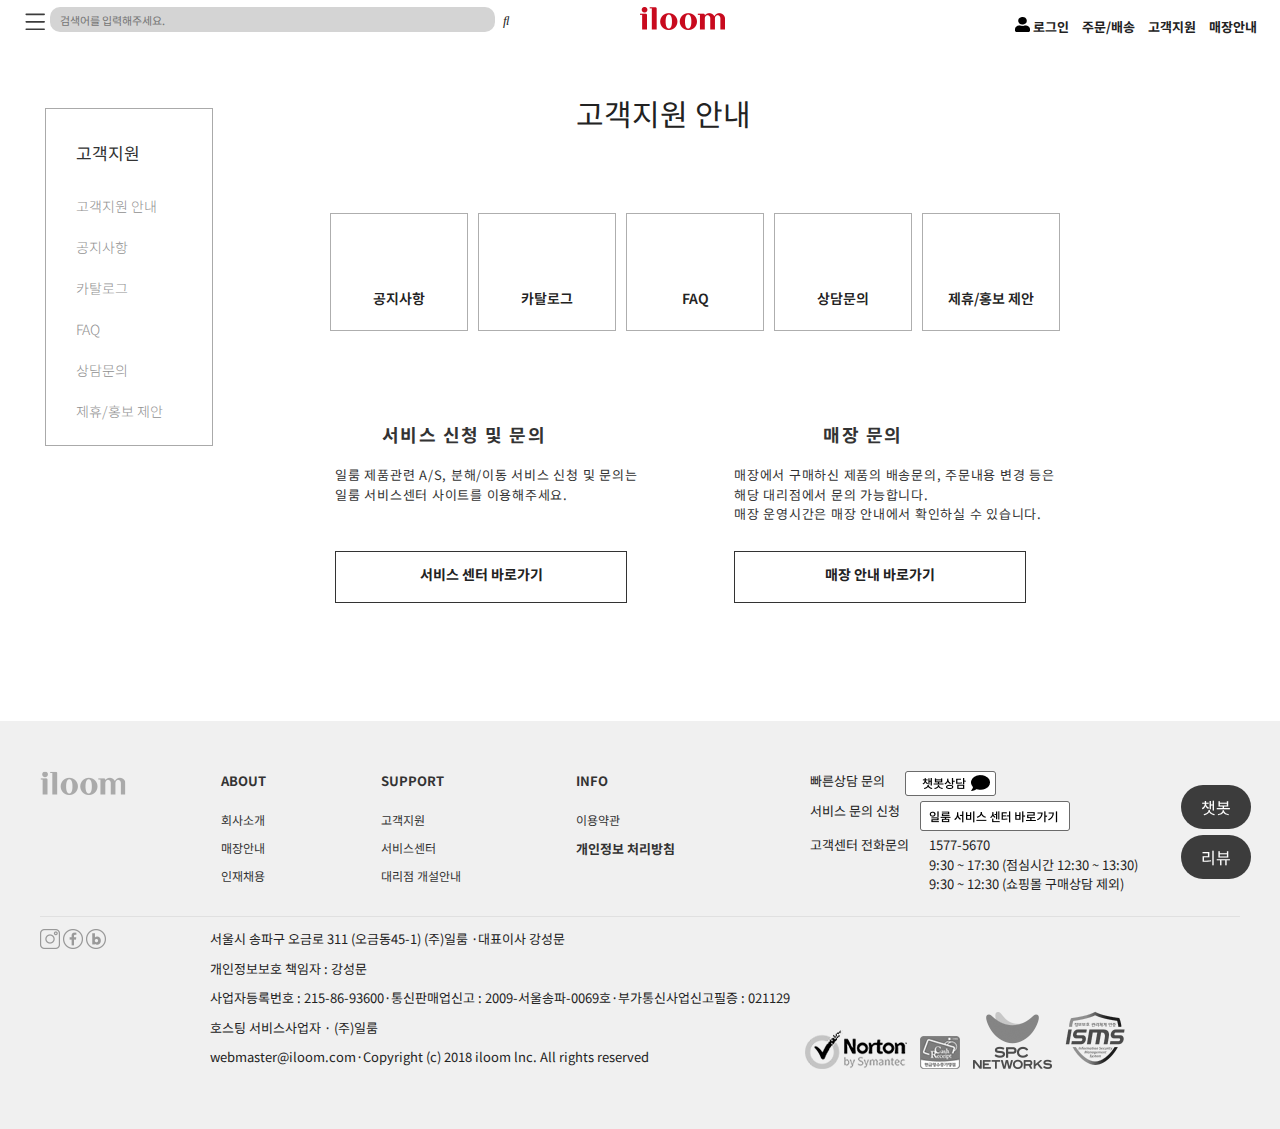
==== index1.html @ b9b0cc66 "commit message" ====
<!DOCTYPE html>
<html lang="en">
<head>
    <meta charset="UTF-8">
    <meta name="viewport" content="width=device-width, initial-scale=1.0">
    <title>일룸 서브 페이지</title>
	<meta charset='utf-8'>
	<meta name='Viewport' content='width=device-width, initial-scale=1.0, minimum-scale=1.0, maximum-scale=1.6'>
	<meta name='Title' content='일룸'>
	<meta name='Subject' content='iloom'>
	<meta name='Keywords' content='일룸, 가구, 인테리어, 침대, 소파'>
	<meta name='Author' content='jeonghyun'>
	<meta name='Publisher' content='jeonghyun'>
	<meta name='Description' content='침대, 소파, 식탁 등 리빙 가구와 아이방, 펫가구까지 다양한 제품들로 꿈꾸던 생활을 시작해보세요.'>
	<meta name='Author-Date' content='20220719'>
	<meta name='Robots' content='index,follow'>


	<link rel='stylesheet' href='css/reset.css'>
	<link rel='stylesheet' href='css/sub1.css'>
	<link rel="stylesheet" href="https://cdn.jsdelivr.net/npm/swiper/swiper-bundle.min.css"/>


    <link href="https://fonts.googleapis.com/css2?family=Noto+Sans+KR&display=swap" rel="stylesheet">
	<link rel='stylesheet' href='https://use.fontawesome.com/releases/v5.5.0/css/all.css' integrity='sha384-B4dIYHKNBt8Bc12p+WXckhzcICo0wtJAoU8YZTY5qE0Id1GSseTk6S+L3BlXeVIU' crossorigin='anonymous'>
	<link rel="stylesheet" href="https://cdnjs.cloudflare.com/ajax/libs/font-awesome/4.7.0/css/font-awesome.min.css">

	<script src="https://cdn.jsdelivr.net/npm/swiper/swiper-bundle.min.js"></script>
	<script src="./js/lib/jquery-1.12.4.min.js"></script>
	<script src="./js/script2.js" defer></script>
</head>
<body>
    <ul id="skip">
        <li><a href="#header">헤더 바로가기</a></li>
        <li><a href="#nav">메뉴 바로가기</a></li>
        <li><a href="#content">내용 바로가기</a></li>
    </ul>
    <div class="button">
        <button class="btnbot">챗봇</button>
        <button class="btnbot">리뷰</button>
    </div>
    <div id="wrap">
        <header id="head" class="header">
            <div class="header-area">
                <div class="gnb_item">
                    <ul class="t_menu">
                        <li><a href="#"><img src="./img/icon_menu_30px.svg" alt="menu"></a></li>
                    </ul>
                </div>
                <div class="search">
                    <div class="search_input">
                        <input class="search_bar" type="text" placeholder="검색어를 입력해주세요.">
                        <i class="fas fa-search"></i>
                    </div>
                </div>	
                <div class="gnb_logo">
                    <a href="#" onclick="location.href='index.html'"><img src="./img/gnb_logo.png" alt="logo"></a>
                </div>
                <div class="gnb_menu">
                    <ul>
                        <li><a href="#" onclick="location.href='login.html'"><img src="./img/user-solid.png" alt="login"> 로그인</a></li>
                        <li><a href="#" onclick="location.href='login.html'">주문/배송</a></li>
                        <li><a href="#" onclick="location.href='index1.html'">고객지원</a></li>
                        <li><a href="#">매장안내</a></li>
                    </ul>
                </div>
            </div><!-- pc -->
            <div class="mobile">
                <div class="m_header">
                    <div class="mobile-item">
                        <img src="./img/icon_menu_30px (moblie).png" alt="menu_m">
                    </div>
                    <div class="logo_m">
                        <img src="./img/gnb_logo.png" alt="mobile-logo">
                    </div>
                    <div class="search_moblie">
                        <i class="fas fa-user"></i>
                        <i class="fas fa-shopping-cart"></i>
                    </div>
                </div >
            </div>
        </header>
        <div id="container">
            <h1>고객지원 안내</h1>
            <div class="nav">
                <p>고객지원</p>
               <ul>
                  <li><a href="#">고객지원 안내</a></li>
                  <li><a href="#">공지사항</a></li>
                  <li><a href="#">카탈로그</a></li>
                  <li><a href="#">FAQ</a></li>
                  <li><a href="#">상담문의</a></li>
                  <li><a href="#">제휴/홍보 제안</a></li>
               </ul>
            </div>
        </div>
        <section>
            <div class="body">
                    <div class="customer">
                        <ul class="log">
                            <li><a href="#" class="btn inotice">공지사항</a></li>
                            <li><a href="#" class="btn ictlog">카탈로그</a></li>
                            <li><a href="#" class="btn ifaq">FAQ</a></li>
                            <li><a href="#" class="btn icun">상담문의</a></li>
                            <li><a href="#" class="btn ipro">제휴/홍보 제안</a></li>
                        </ul>
                    </div>
                    <div class="content">
                        <li>
                            <dl>
                                <dt>서비스 신청 및 문의</dt>
                                <dd>일룸 제품관련 A/S, 분해/이동 서비스 신청 및 문의는</dd>
                                <dd>일룸 서비스센터 사이트를 이용해주세요.</dd>
                            </dl>
                            <a href="#">서비스 센터 바로가기</a>
                         </li>
                         
                        <li>
                            <dl>
                                <dt>매장 문의</dt>
                                <dd>매장에서 구매하신 제품의 배송문의, 주문내용 변경 등은 <br> 해당 대리점에서 문의 가능합니다.<br> 매장 운영시간은 매장 안내에서 확인하실 수 있습니다.</dd>
                            </dl>
                            <a href="#">매장 안내 바로가기</a>
                        </li>
                </div>
            </div>
 
        </section>

        <footer id="footer" class="footer-area">
            <ul class="footer-inner">
                <div class="footer-inner-box">
                        <div class="ft_inner"><img src="./img/footer_logo.png" alt="footerlogo"></div>
                        <div class="ft_inner">
                            <ul>
                                <li class="footer-top">ABOUT</li>
                                <li class="footer-top-i">회사소개</li>
                                <li class="footer-top-i">매장안내</li>
                                <li class="footer-top-i">인재채용</li>
                            </ul>	
                        </div> 
                        <div class="ft_inner">
                            <ul>
                                <li class="footer-top">SUPPORT</li>
                                <li class="footer-top-i">고객지원</li>
                                <li class="footer-top-i">서비스센터</li>
                                <li class="footer-top-i">대리점 개설안내</li>
                            </ul>	
                        </div> 
                        <div class="ft_inner">
                            <ul>
                                <li class="footer-top">INFO</li>
                                <li class="footer-top-i">이용약관</li>
                                <li class="footer-top">개인정보 처리방침</li>
                            </ul>
                        </div> 
                        <div class="c_inner">
                            <ul>
                                <dl>
                                    <dt>빠른상담 문의</dt>
                                    <dt><a href="#"><img src="./img/chatbot.png" alt="chatbot"></a></dt>
                                </dl>
                                <dl>
                                    <dt>서비스 문의 신청</dt>
                                    <dt><a href="#"><img src="./img/baro.png" alt="baro"></a></dt>
                                </dl>
                                <dl>
                                    <dt>고객센터 전화문의</dt>
                                    <dt>
                                        <span>1577-5670</span>
                                        <br>
                                        <span>9:30 ~ 17:30 (점심시간 12:30 ~ 13:30)</span>
                                        <br>
                                        <span>9:30 ~ 12:30 (쇼핑몰 구매상담 제외)</span>
                                    </dt>
                                </dl>
                            </ul>
                        </div> 
                </div>
            </ul>
            <ul class="footer-bottom">
                <div class="sns">
                    <img src="./img/footer_i.png" alt="instagram">
                    <img src="./img/footer_f.png" alt="facebook">
                    <img src="./img/footer_b.png" alt="blog">
                </div>
                <div class="ft_bottom">
                    <p>서울시 송파구 오금로 311 (오금동45-1) (주)일룸 ·대표이사 강성문</p>
                    <p>개인정보보호 책임자 : 강성문</p>
                    <p>사업자등록번호 : 215-86-93600·통신판매업신고 : 2009-서울송파-0069호·부가통신사업신고필증 : 021129</p>
                    <p>호스팅 서비스사업자 · (주)일룸</p>
                    <p>webmaster@iloom.com·Copyright (c) 2018 iloom lnc. All rights reserved</p>	
                </div> 
                <div class="mark">
                    <img src="./img//mark_1.png" alt="mark1">
                    <img src="./img//mark_2.png" alt="mark2">
                    <img src="./img//mark_3.png" alt="mark3">
                    <img src="./img//mark_4.png" alt="mark4">
                </div>
            </ul>
        </footer>

        <div id="modal">
            <div id="popup_menu">
                <div class="close closeBtn"><img src="./img/icon_closeBtn.svg" alt="closeBtn"></div>
                <div class="popup-line"></div>
                <div class="inner_line" style="height:737px; left: 123px;"></div>
                <div class="inner_line" style="height:737px; left: 246px;"></div>
                <div class="inner_line" style="height:737px; left: 369px;"></div>
                <div class="inner_line" style="height:737px; left: 492px;"></div>
                <div class="inner_line" style="height:737px; left: 615px;"></div>
                <div class="inner_line" style="height:737px; left: 738px;"></div>
                <div class="all_menu">
                    <div class="all_menuheade">침실</div>
                    <div class="all_menubody">침대</div>
                    <ul>
                        <li>모션베드</li>
                        <li>일반침대</li>
                        <li>패밀리침대</li>
                        <li>매트리스</li>
                        <li>액세서리</li>
                    </ul>
                    
                    <div class="all_menubody">매트리스</div>
                    <ul>
                        <li>매트리스</li>
                        <li>커버/프로텍터</li>
                    </ul>
                    
                    <div class="all_menubody">옷장</div>
                    <ul>
                        <li>옷장/붙박이장</li>
                        <li>드레스룸</li>
                        <li>수납가구/ACC</li>
                    </ul>
                </div>
                <div class="all_menu">
                    <div class="all_menuheade">거실</div>
                    <div class="all_menubody">테이블</div>
                    <ul>
                        <li>소파테이블</li>
                        <li>패밀리테이블</li>
                        <li>멀티테이블</li>
                        <li>액세서리</li>
                    </ul>
                    
                    <div class="all_menubody">거실장</div>
                    <ul>
                        <li>거실장</li>
                    </ul>
                    
                    <div class="all_menubody">소파</div>
                    <ul>
                        <li>일자형</li>
                        <li>카우치/코너</li>
                        <li>1인/소파베드</li>
                        <li>리클라이너</li>
                        <li>액세서리</li>
                    </ul>
                </div>
                <div class="all_menu">
                    <div class="all_menuheade">주방</div>
                    <div class="all_menubody">식탁</div>
                    <ul>
                        <li>식탁</li>
                    </ul>
                    
                    <div class="all_menubody">수납장</div>
                    <ul>
                        <li>수납장</li>
                        <li>액세서리</li>
                    </ul>
                    
                    <div class="all_menubody">의자</div>
                </div>
                <div class="all_menu">
                    <div class="all_menuheade">키즈룸</div>
                    <div class="all_menubody">침대</div>
                    <ul>
                        <li>침대</li>
                        <li>매트리스</li>
                        <li>액세서리</li>
                    </ul>
                    
                    <div class="all_menubody">책상</div>
                    <ul>
                        <li>책상</li>
                        <li>액세서리</li>
                    </ul>
                    <div class="all_menubody">수납장</div>
                    <ul>
                        <li>서랍/수납장</li>
                        <li>책장</li>
                        <li>옷장/행거</li>
                        <li>놀이장</li>
                    </ul>
                    
                    <div class="all_menubody">소파/의자</div>
                    <ul>
                        <li>소파</li>
                        <li>의자</li>
                    </ul>
                    <div class="all_menubody">액세서리</div>
                </div>
                <div class="all_menu">
                    <div class="all_menuheade">학생방</div>
                    <div class="all_menubody">책상</div>
                    <ul>
                        <li>일반형</li>
                        <li>기능형</li>
                        <li>액세서리</li>
                    </ul>
                    
                    <div class="all_menubody">책상</div>
                    <ul>
                        <li>책장</li>
                        <li>액세서리</li>
                    </ul>
                    <div class="all_menubody">수납장</div>
                    <ul>
                        <li>서랍장</li>
                        <li>옷장</li>
                        <li>수납가구/ACC</li>
                    </ul>
                    
                    <div class="all_menubody">의자</div>
                    <ul>
                        <li>의자</li>
                        <li>액세서리</li>
                    </ul>
    
                    <div class="all_menubody">침대</div>
                    <ul>
                        <li>모션베드</li>
                        <li>일반침대</li>
                        <li>패밀리침대</li>
                        <li>매트리스</li>
                        <li>액세서리</li>
                    </ul>
                </div>
    
                <div class="all_menu">
                    <div class="all_menuheade">서재</div>
                    <div class="all_menubody">책상</div>
                    <ul>
                        <li>일반형</li>
                        <li>모션형</li>
                        <li>액세서리</li>
                    </ul>
                    
                    <div class="all_menubody">책상</div>
                    <ul>
                        <li>책장</li>
                        <li>액세서리</li>
                    </ul>
                    <div class="all_menubody">서랍장</div>
                    <ul>
                        <li>책상서랍</li>
                    </ul>
                    
                    <div class="all_menubody">의자</div>
                    <ul>
                        <li>테스크의자</li>
                        <li>프리미엄의자</li>
                        <li>보조의자</li>
                    </ul>
    
                    <div class="all_menubody">수납장</div>
                    <ul>
                        <li>장식장</li>
                    </ul>
                </div>
                <div class="all_menu">
                    <div class="all_menuheade">펫</div>
                    <div class="all_menubody">가구</div>
                    <ul>
                        <li>가구</li>
                        <li>액세서리</li>
                    </ul>
                </div>
            </div>
        </div>
        <div class="m_modal">
            <div class="m_popup_menu">
                <img src="./img/xmark-solid.svg" alt="close">
                <input type="search" name="SEARCH" placeholder="SEARCH">
                <ul class="big_menu">
                    <li>모든제품<i class="arrow fas fa-angle-right"></i></li>
                    <ul class="small_menu">
                        <li><a href="#">침실</a></li>
                        <li><a href="#">거실</a></li>
                        <li><a href="#">주방</a></li>
                        <li><a href="#">키즈룸</a></li>
                        <li><a href="#">학생방</a></li>
                        <li><a href="#">서재</a></li>
                        <li><a href="#">팻</a></li>
                    </ul>
                </ul>
                <ul class="big_menu">
                    <li>매거진</li>
                </ul>
                <ul class="big_menu">
                    <li>아울렛</li>
                </ul>
                <ul class="big_menu">
                    <li>부품구매</li>
                </ul>
                <p>이벤트</p>
                <p>뉴스</p>
                <p>고객지원</p>
                <p>카탈로그</p>
                <p>매장안내</p>
                <p>시리즈</p>
            </div>
        </div>
    </div>
</body>
</html>
---- css/sub1.css ----
@charset "utf-8";
@import url('https://fonts.googleapis.com/css2?family=Noto+Sans+KR&display=swap');

/* 공통속성 */
*{margin: 0; padding: 0; }
body{font-family: 'Noto Sans KR', sans-serif; background: #fff; letter-spacing: -1.5; overflow-x:hidden; overflow-y: scroll;}
ul{list-style: none;}
a{font-weight: bold;}
.wrap{width: 100%; height: 100%;}


/* 챗봇,리뷰 */
.button{position: fixed; bottom: 2%; right: 2%; display: grid; z-index: 999;}
.btnbot{background-color: #3c3c3c;  border: none; color: white;  padding: 10px 20px;  text-align: center; text-decoration: none; display: inline-block;  font-size: 16px;  cursor: pointer;  border-radius: 70px; margin: 3px; }




/* header */
.header{ display: flex; align-items: center; justify-content: center; width: 100%; top: 0; left: 0; z-index: 88; min-width: 1200px; padding: 7px 20px ; box-sizing: border-box;}
.header .header-area{display: inline-flex; width: 100%; height: 100%;  max-width:1400px; }
.header .header-area .gnb_item{display: inline-flex; align-items: center; font-size: 12px;}
.header .header-area .gnb_logo{position: absolute; left: calc(50%);}

.header .header-area .gnb_item .t_menu li a:first-child{line-height: 50%;}
.header .header-area .gnb_menu{position: absolute; right: 1%;}
.header .header-area .gnb_menu ul li{display: inline-flex; line-height: 40px ; align-items: center; margin-right: 10px; font-size: 13px; font-weight: 300;}


.search{width: 475px; height: 100%;} 
.search .search_bar{ width: 445px; height: 25px; background: #d4d4d4; border-radius: 10px;  border-style: none;} 
.search .search_bar::placeholder{font-size: 11px; padding: 10px;}
.search .fa-search{font-size: 13px; margin-top: 9px; padding-left: 5px;}

.mobile{display: none;}

/* 메인화면 */

#container{position: relative; min-width: 1200px;  height: 165px; }
#container h1{width: 200px; font-size: 30px; position: absolute; top: 26%; left: 45%;}
#container .nav{width: 106px; height: 296px; border: 1px solid #aaa; padding: 20px 30px 20px 30px; position: absolute; top: 60px; left: 45px; color: #333;}
#container .nav p{font-size: 17px; margin-bottom: 30px; padding-top: 11px;}
#container .nav ul li{ margin-bottom: 20px; }
#container .nav ul li a{font-size: 14px; color: #909090; font-weight: 300;}
#container .nav ul li:hover a{color: #c80c0c;}

section{width: 100%; float: unset;}
section .body .customer{width: 735px;; height: 208px;}
section .body .customer .log{display: inline-flex ; position: absolute; left: 25%; align-items: center;}
section .body .customer .log li{width: 136px; height: 116px; border: 1px solid #aeaeae; margin-left: 10px; background: #fff;}
section .body .customer .log li:hover{border: 1px solid #101010; }
section .body .customer .log li a{font-size: 14px; font-weight: 600; line-height: 20px;} 

section .body .content{height: 300px; width: 100%; display: inline-flex;margin-left: 335px; }


.customer .log li>.btn{position: relative; display: inline-flex; align-items: center; justify-content: center; width: 100%; box-sizing: border-box; top: 64%;}
.customer .log li>.btn::before{display: inline-block; background-size: 40px 40px; width: 35px; height: 40px; vertical-align: middle; margin-right: 20px; transform: translate(20px, 30px);}

 


section .content a{ width: 290px;border: 1px solid #333; display: inline-block; height: 38px; font-size: 14px; text-align: center; padding-top: 12px;   margin-top: 55px;}
section .content dl{width: 399px; height: 75px;}
section .content dl dt{font-size: 18px; color: #333;  margin-bottom: 17px; text-align: center; width:258px; letter-spacing: 1.5px; font-weight: bold;}  
section .content dl dd{color: #333; letter-spacing: 0.75px;}











/* footer */
/* footer상단 */
.footer-area{width: 100%; border-top: 1px solid #ddd; border-bottom: 1px solid #ddd; background: #f0f0f0; border: none; display: grid;}
.footer-area .footer-inner{width: 1200px; padding: 50px 20px 30px; margin: 0 auto; height: 128px;}
.footer-area .footer-inner .ft_inner{float: left;margin-right: 95px;}
.footer-area .footer-inner .footer-inner-box{border-bottom:  1px solid #E0E0E0; padding-bottom: 22px;}
.footer-area .footer-inner .ft_inner ul{margin-right: 20px; }
.footer-area .footer-inner .ft_inner ul .footer-top{font-weight: bold; color: #333; font-size: 13px; margin-bottom: 20px;}
.footer-area .footer-inner .ft_inner ul .footer-top-i{color: #333; font-size: 12px; margin-bottom: 10px;}
.footer-area .footer-inner .c_inner dl{display: flex;}
.footer-area .footer-inner .c_inner dl dt{padding-left: 20px;}


/* footer하단 */
.footer-area .footer-bottom{width: 1200px; margin: 0 auto; height: 200px; display: flex;}
.footer-area .footer-bottom .sns{width: 170px;}
.footer-area .ft_bottom p{margin-bottom: 10px;}

.mark{margin: 80px 10px; }
.mark img{margin: 0 5px; }






/* popup */
#popup_menu{position: relative; display: block; top: 20px; left: 20px; background: #f0f0f0; width: 985px; height: 837px; z-index: 18; overflow: scroll;}
#popup_menu .close{position: absolute; right: 15px; top: 15px; display: inline-block; width: 24px; height: 24px; background-repeat: no-repeat; }
#popup_menu .popup-line{position: absolute; border-top:2px solid rgb(137, 137, 137); width: 841px; top: 60px; left: 15px;}
#popup_menu .inner_line{float: left; position: absolute; background: #aeaeae; width: 1px; top: 85px; }
#popup_menu .all_menu{width: 123px; height: 837px; background: white; float: left; box-sizing: border-box; text-align: center; padding-bottom: 10px; cursor: pointer;}
#popup_menu .all_menu .all_menuheade{font-weight: bold; color: #000; font-size: 18px; margin: 15px 0px; }
#popup_menu .all_menu .all_menubody{font-weight: bold; color: #333; font-size: 14px; margin-top: 46px; }
#popup_menu .all_menu .all_menubody ul{margin-bottom: 12px;}
#popup_menu .all_menu .all_menubody ul li{font-size: 12px; font-weight: 300;}
#popup_menu .all_menu .all_menuheade:hover{color: rgb(255, 115, 0)}
#popup_menu .all_menu ul li:hover{color: rgb(255, 115, 0)}


#modal{position: fixed; z-index: 99999; width: 100%; height: 100%;  background: rgba(0,0,0,.5); top: 0; left: 0; display: none; }
.popup_menu{width: 300px; height: 600px;}



/* 모바일 메뉴팝업 */

input[type="search"] {
    width: 180px;
    margin: 0 auto;
    margin-left: 9px;
    border: 2px solid #797979;
    font-size: 10px;
    margin-top: 12px;
    padding: 4px 0 4px 14px;
    border-radius: 50px;
  }
  .m_modal{display: none; position: fixed; top: 0px; width: 200px; z-index: 10; left: 0; background: white; border-right: 1px solid rgba(0,0,0,.0.07); bottom: 50px; height: 645px; margin-bottom: -70px; margin-top: 0px; padding-bottom: 0px; box-shadow: 0 0px 24px rgb(0, 0, 0/ 6%), 0 1px 0px 0 rgb(0, 0, 0/ 2%); color: black; }
  .m_modal > .m_popup_menu li:hover{color: #ff5858; background: #e1e1e1;}
  .m_modal > .m_popup_menu li{color: #000; font-size: 11px; font-weight: 600; padding: 20px 0px 8px 14px; border-bottom: 1px solid #e1e1e1;}
  .m_popup_menu .fas {color: #ff5858; font-size: 15px; line-height: 10px; float: right; margin-right: 20px;}
  .m_popup_menu img{width: 20px; height: 20px; float: right; padding-top: 10px;}
  .m_popup_menu>.big_menu>.small_menu li {color: #757575;font-size: 10px;font-weight: 600; border-bottom: 0px solid #e1e1e1; margin-left: 14px; padding-top: 8px;}
  .m_popup_menu>.big_menu>.small_menu li a:hover{color: #ff5858;}
  .m_popup_menu p{font-size: 10px; color: #757575; font-weight: 600; padding: 5px 13px;}
  .big_menu {cursor: pointer;}



  /* 데스크탑 크기 */


@media screen and (max-width: 1570px) {
    .mobile{display: none;}
  } 




  /* 태블릿 가로 */
   
  @media screen and (max-width: 1094px) {
    
  .search .search_bar {width: 364px;}
      
  }
  
  
  @media screen and (max-width: 912px) {
    .search .search_bar { width: 326px;}
      
  }
  
  
  
  
  /* 태블릿 세로 */
@media screen and (max-width: 820px) {
    

    .header{width: 820px; height: 100%; justify-content: space-between;}
    .header .header-area{ width: 805px; height: 100%;}
    .header .header-area .gnb_item{width: 34px; height: 40px;}
    .header .header-area .gnb_logo{position: absolute; left: calc(45%);}
  
  
    .header .header-area .gnb_item:first-child .t_menu li:first-child{display: inline-flex; width: 10px; height: 20px; margin-right: 11px; align-items: center;}
    .header .header-area .gnb_item:first-child .t_menu li{display: inline-block; line-height: 20px ; align-items: center; margin-right: 10px; font-size: 8px;}
    .header .header-area .gnb_menu ul li{font-size: 8px; display: inline-flex; font-weight: 300;}
   
    
  
    .header .header-area .search{width: 263px; display: block;}
    .header .header-area .search .search_bar{ width: 223px;} 
    
  
    .card ul{display: flex; justify-content: space-between; }
    .card ul li a img{width: 100%; height: 100%; }
  
    .notice-area .notice-wrap .notice-box{display: flex; justify-content: space-between; width: 588px ;margin: 0 auto; padding: 29px;}
  
  
    #instargram  ul{display: flex; width: 745px; height: 157px;}
    #instargram ul li a img {width: 138px; height: 146px;}
  
  
    .footer-area .footer-inner {width: 1216px; padding: 23px 20px 30px;}
    .footer-area .footer-inner .footer-inner-box {border: none;}
    .footer-area .footer-inner .c_inner dl {display: none;}
    .footer-area .footer-bottom {width: 1200px; margin: 0 auto; height: 100%; display: block;}
    
    #popup_menu{ width: 793px; height: 729px;}
  
    #popup_menu .popup-line{position: absolute; border-top:2px solid rgb(137, 137, 137); width: 710px; top: 60px; left: 15px;}
    #popup_menu .inner_line{display: none; }
    #popup_menu .all_menu{width: 105px; height: 729px; background: white; float: left; box-sizing: border-box; text-align: center; padding-bottom: 10px; cursor: pointer;}
    #popup_menu .all_menu .all_menuheade{font-size: 17px; }
    #popup_menu .all_menu .all_menubody{font-size: 15px; }
    #popup_menu .all_menu .all_menubody ul li{font-size: 9px; font-weight: 300;}
    #popup_menu .all_menu .all_menuheade:hover{color: rgb(255, 115, 0)}
    #popup_menu .all_menu ul li:hover{color: rgb(255, 115, 0)}
  
    .btn{  padding: 7px 6px;   font-size: 10px;}
      .btnbot{padding: 10px 10px;   font-size: 12px; } 
  }
  
  @media screen and (max-width: 768px) {
      
  
    .header .header-area .gnb_menu {position: absolute; right: 0;}
    .header .header-area .gnb_item{display: inline-flex; height: 40px; align-items: center;}
    .header .header-area .gnb_logo{position: absolute; left: calc(48%);}
    
  
   
  
    .header .header-area .search{width: 263px; display: block;}
    .header .header-area .search .search_bar{ width: 223px;} 
   
  
    #instargram  ul{display: flex; width: 700px; height: 282px;  margin: 0 auto;}
  
  
  
    #quick .quick-box {width: 634px; line-height: 25px; margin: 0 auto; } 
    .notice-area .notice-wrap .notice-box {display: inline-flex; width: 555px;flex-direction: column;justify-content: space-between; padding-top: 60px;}
  
    .footer-area .footer-inner .c_inner dl {display: none;}
      
  }
  
  /* 모바일 */
  @media only screen and (max-width: 720px)  {
  
    .header .header-area{display: none;}
    .mobile{width: 700px; height: 100%; display: flex;}
    .mobile .m_header{width: 700px; height: auto;}
    .mobile .m_header .mobile-item{display: inline-flex; height: 20px; position: relative;}
    .mobile .m_header .logo_m{position: absolute; top: 1.5%;left: 45%;}
    .mobile .m_header .logo_m img{width: 50px;}
    .mobile .m_header .search_moblie{position: absolute; top: 1.5%; right: 3%;}
    .mobile .m_header .search_moblie i{font-size: 9px;}
  
   
    .footer-area .footer-inner img {width:50px; }
    
    .footer-area .footer-bottom {height: 100%;display: block;}
    .footer-area .footer-inner .ft_inner {margin-right: 5px; margin-top: 20px;}
    .footer-area .footer-inner .ft_inner ul {margin-right: 32px; float: inherit;} 
    .footer-area .footer-inner .ft_inner ul .footer-top {font-size: 10px; margin-bottom: 11px;}
    .footer-area .footer-inner .ft_inner ul .footer-top-i { color: #333; font-size: 10px; margin-bottom: 6px;}
    .footer-area .footer-bottom p{display: table-caption; font-size: 10px;}
    .mark{display: none;}
  
  }
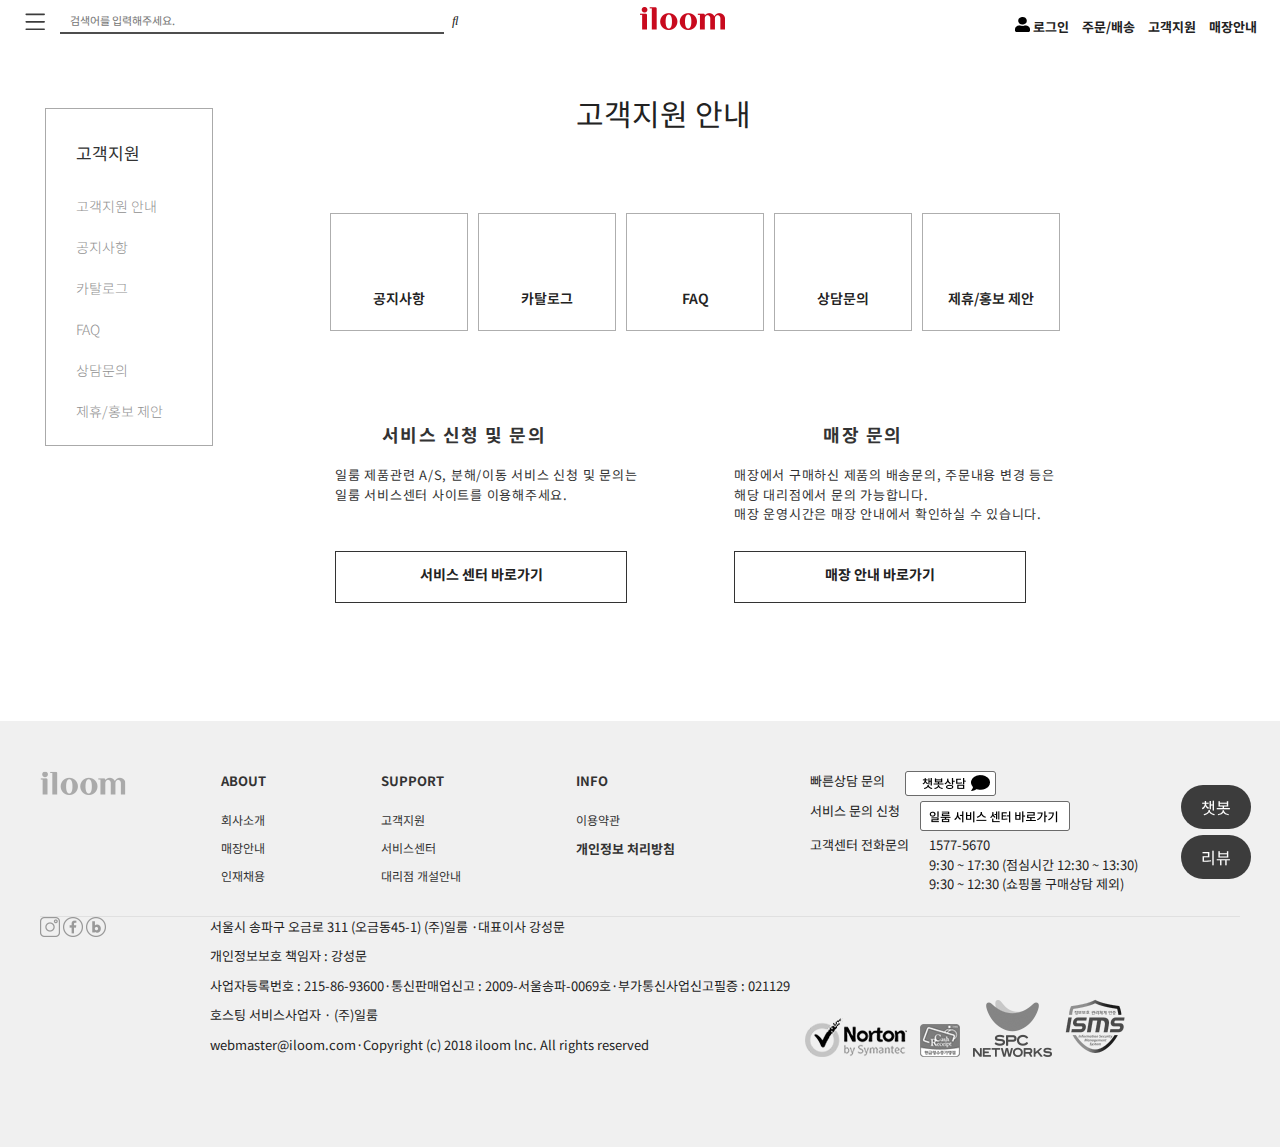
==== commit cf755c2b: "iloom" ====
--- a/index1.html
+++ b/index1.html
@@ -17,7 +17,7 @@
 
 
 	<link rel='stylesheet' href='css/reset.css'>
-	<link rel='stylesheet' href='css/sub1.css'>
+	<link rel='stylesheet' href='css/index1.css'>
 	<link rel="stylesheet" href="https://cdn.jsdelivr.net/npm/swiper/swiper-bundle.min.css"/>
 
 
@@ -128,7 +128,7 @@
         </section>
 
         <footer id="footer" class="footer-area">
-            <ul class="footer-inner">
+            <div class="footer-inner">
                 <div class="footer-inner-box">
                         <div class="ft_inner"><img src="./img/footer_logo.png" alt="footerlogo"></div>
                         <div class="ft_inner">
@@ -177,8 +177,8 @@
                             </ul>
                         </div> 
                 </div>
-            </ul>
-            <ul class="footer-bottom">
+            </d>
+            <div class="footer-bottom">
                 <div class="sns">
                     <img src="./img/footer_i.png" alt="instagram">
                     <img src="./img/footer_f.png" alt="facebook">
@@ -197,10 +197,10 @@
                     <img src="./img//mark_3.png" alt="mark3">
                     <img src="./img//mark_4.png" alt="mark4">
                 </div>
-            </ul>
+            </div>
         </footer>
 
-        <div id="modal">
+        <aside id="modal">
             <div id="popup_menu">
                 <div class="close closeBtn"><img src="./img/icon_closeBtn.svg" alt="closeBtn"></div>
                 <div class="popup-line"></div>
@@ -379,7 +379,7 @@
                     </ul>
                 </div>
             </div>
-        </div>
+        </aside>
         <div class="m_modal">
             <div class="m_popup_menu">
                 <img src="./img/xmark-solid.svg" alt="close">
--- a/css/index1.css
+++ b/css/index1.css
@@ -0,0 +1,237 @@
+@charset "utf-8";
+@import url('https://fonts.googleapis.com/css2?family=Noto+Sans+KR&display=swap');
+
+/* 공통속성 */
+*{margin: 0; padding: 0; }
+body{font-family: 'Noto Sans KR', sans-serif; background: #fff; letter-spacing: -1.5; overflow-x:hidden; overflow-y: scroll;}
+ul{list-style: none;}
+a{font-weight: bold;}
+.wrap{width: 100%; height: 100%;}
+
+
+/* 챗봇,리뷰 */
+.button{position: fixed; bottom: 2%; right: 2%; display: grid; z-index: 999;}
+.btnbot{background-color: #3c3c3c;  border: none; color: white;  padding: 10px 20px;  text-align: center; text-decoration: none; display: inline-block;  font-size: 16px;  cursor: pointer;  border-radius: 70px; margin: 3px; }
+
+
+
+
+/* header */
+.header{ display: flex; align-items: center; justify-content: center; width: 100%; top: 0; left: 0; z-index: 88; min-width: 1200px; padding: 7px 20px ; box-sizing: border-box;}
+.header .header-area{display: inline-flex; width: 100%; height: 100%;  max-width:1400px; }
+.header .header-area .gnb_item{display: inline-flex; align-items: center; font-size: 12px;}
+.header .header-area .gnb_logo{position: absolute; left: calc(50%);}
+
+.header .header-area .gnb_item .t_menu li a:first-child{line-height: 50%;}
+.header .header-area .gnb_menu{position: absolute; right: 1%;}
+.header .header-area .gnb_menu ul li{display: inline-flex; line-height: 40px ; align-items: center; margin-right: 10px; font-size: 13px; font-weight: 300;}
+
+
+.search{width: 100%; height: 100%; padding-left: 10px} 
+.search .search_bar{ width: 30vw; height: 25px; background:none; border: none; border-bottom: 2px solid #4d4d4d;} 
+.search .search_bar::placeholder{font-size: 11px; padding: 10px;}
+.search .search_bar:focus{outline: none;}
+.search .fa-search{font-size: 13px; margin-top: 9px; padding-left: 5px;}
+
+.mobile{display: none;}
+
+
+
+/* 메인화면 */
+#container{position: relative; min-width: 1200px;  height: 165px; }
+#container h1{width: 200px; font-size: 30px; position: absolute; top: 26%; left: 45%;}
+#container .nav{width: 106px; height: 296px; border: 1px solid #aaa; padding: 20px 30px 20px 30px; position: absolute; top: 60px; left: 45px; color: #333;}
+#container .nav p{font-size: 17px; margin-bottom: 30px; padding-top: 11px;}
+#container .nav ul li{ margin-bottom: 20px; }
+#container .nav ul li a{font-size: 14px; color: #909090; font-weight: 300;}
+#container .nav ul li:hover a{color: #c80c0c;}
+
+section{width: 100%; float: unset;}
+section .body .customer{width: 735px;; height: 208px;}
+section .body .customer .log{display: inline-flex ; position: absolute; left: 25%; align-items: center;}
+section .body .customer .log li{width: 136px; height: 116px; border: 1px solid #aeaeae; margin-left: 10px; background: #fff;}
+section .body .customer .log li:hover{border: 1px solid #101010; }
+section .body .customer .log li a{font-size: 14px; font-weight: 600; line-height: 20px;} 
+
+section .body .content{height: 300px; width: 100%; display: inline-flex;margin-left: 335px; }
+
+
+.customer .log li>.btn{position: relative; display: inline-flex; align-items: center; justify-content: center; width: 100%; box-sizing: border-box; top: 64%;}
+.customer .log li>.btn::before{display: inline-block; background-size: 40px 40px; width: 35px; height: 40px; vertical-align: middle; margin-right: 20px; transform: translate(20px, 30px);}
+
+ 
+section .content a{ width: 290px;border: 1px solid #333; display: inline-block; height: 38px; font-size: 14px; text-align: center; padding-top: 12px;   margin-top: 55px;}
+section .content dl{width: 399px; height: 75px;}
+section .content dl dt{font-size: 18px; color: #333;  margin-bottom: 17px; text-align: center; width:258px; letter-spacing: 1.5px; font-weight: bold;}  
+section .content dl dd{color: #333; letter-spacing: 0.75px;}
+
+
+
+/* footer */
+/* footer상단 */
+.footer-area{width: 100%; border-top: 1px solid #ddd; border-bottom: 1px solid #ddd; background: #f0f0f0; border: none; display: grid;}
+.footer-area .footer-inner{width: 1200px; padding: 50px 20px 30px; margin: 0 auto;}
+.footer-area .footer-inner .ft_inner{float: left;margin-right: 95px;}
+.footer-area .footer-inner .footer-inner-box{border-bottom:  1px solid #E0E0E0; padding-bottom: 22px;}
+.footer-area .footer-inner .ft_inner ul{margin-right: 20px; }
+.footer-area .footer-inner .ft_inner ul .footer-top{font-weight: bold; color: #333; font-size: 13px; margin-bottom: 20px;}
+.footer-area .footer-inner .ft_inner ul .footer-top-i{color: #333; font-size: 12px; margin-bottom: 10px;}
+.footer-area .footer-inner .c_inner dl{display: flex;}
+.footer-area .footer-inner .c_inner dl dt{padding-left: 20px;}
+
+
+/* footer하단 */
+.footer-area .footer-bottom{width: 1200px; margin: 0 auto; height: 200px; display: flex;}
+.footer-area .footer-bottom .sns{width: 170px;}
+.footer-area .ft_bottom p{margin-bottom: 10px;}
+
+.mark{margin: 80px 10px; }
+.mark img{margin: 0 5px; }
+
+
+/* popup */
+#popup_menu{position: relative; display: block; top: 20px; left: 20px; background: #f0f0f0; width: 985px; height: 837px; z-index: 18; overflow: scroll;}
+#popup_menu .close{position: absolute; right: 15px; top: 15px; display: inline-block; width: 24px; height: 24px; background-repeat: no-repeat; }
+#popup_menu .popup-line{position: absolute; border-top:2px solid rgb(137, 137, 137); width: 841px; top: 60px; left: 15px;}
+#popup_menu .inner_line{float: left; position: absolute; background: #aeaeae; width: 1px; top: 85px; }
+#popup_menu .all_menu{width: 123px; height: 837px; background: white; float: left; box-sizing: border-box; text-align: center; padding-bottom: 10px; cursor: pointer;}
+#popup_menu .all_menu .all_menuheade{font-weight: bold; color: #000; font-size: 18px; margin: 15px 0px; }
+#popup_menu .all_menu .all_menubody{font-weight: bold; color: #333; font-size: 14px; margin-top: 46px; }
+#popup_menu .all_menu .all_menubody ul{margin-bottom: 12px;}
+#popup_menu .all_menu .all_menubody ul li{font-size: 12px; font-weight: 300;}
+#popup_menu .all_menu .all_menuheade:hover{color: rgb(255, 115, 0)}
+#popup_menu .all_menu ul li:hover{color: rgb(255, 115, 0)}
+
+
+#modal{position: fixed; z-index: 99999; width: 100%; height: 100%;  background: rgba(0,0,0,.5); top: 0; left: 0; display: none; }
+.popup_menu{width: 300px; height: 600px;}
+
+
+
+/* 모바일 메뉴팝업 */
+
+input[type="search"] {
+    width: 180px;
+    margin: 0 auto;
+    margin-left: 9px;
+    border: 2px solid #797979;
+    font-size: 10px;
+    margin-top: 12px;
+    padding: 4px 0 4px 14px;
+    border-radius: 50px;
+  }
+  .m_modal{display: none; position: fixed; top: 0px; width: 200px; z-index: 10; left: 0; background: white; border-right: 1px solid rgba(0,0,0,.0.07); bottom: 50px; height: 645px; margin-bottom: -70px; margin-top: 0px; padding-bottom: 0px; box-shadow: 0 0px 24px rgb(0, 0, 0/ 6%), 0 1px 0px 0 rgb(0, 0, 0/ 2%); color: black; }
+  .m_modal > .m_popup_menu li:hover{color: #ff5858; background: #e1e1e1;}
+  .m_modal > .m_popup_menu li{color: #000; font-size: 11px; font-weight: 600; padding: 20px 0px 8px 14px; border-bottom: 1px solid #e1e1e1;}
+  .m_popup_menu .fas {color: #ff5858; font-size: 15px; line-height: 10px; float: right; margin-right: 20px;}
+  .m_popup_menu img{width: 20px; height: 20px; float: right; padding-top: 10px;}
+  .m_popup_menu>.big_menu>.small_menu li {color: #757575;font-size: 10px;font-weight: 600; border-bottom: 0px solid #e1e1e1; margin-left: 14px; padding-top: 8px;}
+  .m_popup_menu>.big_menu>.small_menu li a:hover{color: #ff5858;}
+  .m_popup_menu p{font-size: 10px; color: #757575; font-weight: 600; padding: 5px 13px;}
+  .big_menu {cursor: pointer;}
+
+
+
+  /* 데스크탑 크기 */
+@media screen and (max-width: 1570px) {
+    .mobile{display: none;}
+  } 
+
+
+  
+  /* 태블릿 세로 */
+@media screen and (max-width: 820px) {
+    
+
+    .header{width: 820px; height: 100%; justify-content: space-between;}
+    .header .header-area{ width: 805px; height: 100%;}
+    .header .header-area .gnb_item{width: 34px; height: 40px;}
+    .header .header-area .gnb_logo{position: absolute; left: calc(45%);}
+  
+  
+    .header .header-area .gnb_item:first-child .t_menu li:first-child{display: inline-flex; width: 10px; height: 20px; margin-right: 11px; align-items: center;}
+    .header .header-area .gnb_item:first-child .t_menu li{display: inline-block; line-height: 20px ; align-items: center; margin-right: 10px; font-size: 8px;}
+    .header .header-area .gnb_menu ul li{font-size: 8px; display: inline-flex; font-weight: 300;}
+   
+    
+  
+    .card ul{display: flex; justify-content: space-between; }
+    .card ul li a img{width: 100%; height: 100%; }
+  
+    .notice-area .notice-wrap .notice-box{display: flex; justify-content: space-between; width: 588px ;margin: 0 auto; padding: 29px;}
+  
+  
+    #instargram  ul{display: flex; width: 745px; height: 157px;}
+    #instargram ul li a img {width: 138px; height: 146px;}
+  
+  
+    .footer-area .footer-inner {width: 1216px; padding: 23px 20px 30px;}
+    .footer-area .footer-inner .footer-inner-box {border: none;}
+    .footer-area .footer-inner .c_inner dl {display: none;}
+    .footer-area .footer-bottom {width: 1200px; margin: 0 auto; height: 100%; display: block;}
+    
+    #popup_menu{ width: 793px; height: 729px;}
+  
+    #popup_menu .popup-line{position: absolute; border-top:2px solid rgb(137, 137, 137); width: 710px; top: 60px; left: 15px;}
+    #popup_menu .inner_line{display: none; }
+    #popup_menu .all_menu{width: 105px; height: 729px; background: white; float: left; box-sizing: border-box; text-align: center; padding-bottom: 10px; cursor: pointer;}
+    #popup_menu .all_menu .all_menuheade{font-size: 17px; }
+    #popup_menu .all_menu .all_menubody{font-size: 15px; }
+    #popup_menu .all_menu .all_menubody ul li{font-size: 9px; font-weight: 300;}
+    #popup_menu .all_menu .all_menuheade:hover{color: rgb(255, 115, 0)}
+    #popup_menu .all_menu ul li:hover{color: rgb(255, 115, 0)}
+  
+    .btn{  padding: 7px 6px;   font-size: 10px;}
+      .btnbot{padding: 10px 10px;   font-size: 12px; } 
+  }
+  
+  
+  @media screen and (max-width: 768px) {
+      
+  
+    .header .header-area .gnb_menu {position: absolute; right: 0;}
+    .header .header-area .gnb_item{display: inline-flex; height: 40px; align-items: center;}
+    .header .header-area .gnb_logo{position: absolute; left: calc(48%);}
+    
+  
+   
+  
+    .header .header-area .search{width: 263px; display: block;}
+    .header .header-area .search .search_bar{ width: 223px;} 
+   
+  
+    #instargram  ul{display: flex; width: 700px; height: 282px;  margin: 0 auto;}
+  
+  
+  
+    #quick .quick-box {width: 634px; line-height: 25px; margin: 0 auto; } 
+    .notice-area .notice-wrap .notice-box {display: inline-flex; width: 555px;flex-direction: column;justify-content: space-between; padding-top: 60px;}
+  
+    .footer-area .footer-inner .c_inner dl {display: none;}
+      
+  }
+  
+  /* 모바일 */
+  @media only screen and (max-width: 720px)  {
+  
+    .header .header-area{display: none;}
+    .mobile{width: 700px; height: 100%; display: flex;}
+    .mobile .m_header{width: 700px; height: auto;}
+    .mobile .m_header .mobile-item{display: inline-flex; height: 20px; position: relative;}
+    .mobile .m_header .logo_m{position: absolute; top: 1.5%;left: 45%;}
+    .mobile .m_header .logo_m img{width: 50px;}
+    .mobile .m_header .search_moblie{position: absolute; top: 1.5%; right: 3%;}
+    .mobile .m_header .search_moblie i{font-size: 9px;}
+  
+   
+    .footer-area .footer-inner img {width:50px; }
+    
+    .footer-area .footer-bottom {height: 100%;display: block;}
+    .footer-area .footer-inner .ft_inner {margin-right: 5px; margin-top: 20px;}
+    .footer-area .footer-inner .ft_inner ul {margin-right: 32px; float: inherit;} 
+    .footer-area .footer-inner .ft_inner ul .footer-top {font-size: 10px; margin-bottom: 11px;}
+    .footer-area .footer-inner .ft_inner ul .footer-top-i { color: #333; font-size: 10px; margin-bottom: 6px;}
+    .footer-area .footer-bottom p{display: table-caption; font-size: 10px;}
+    .mark{display: none;}
+  
+  }